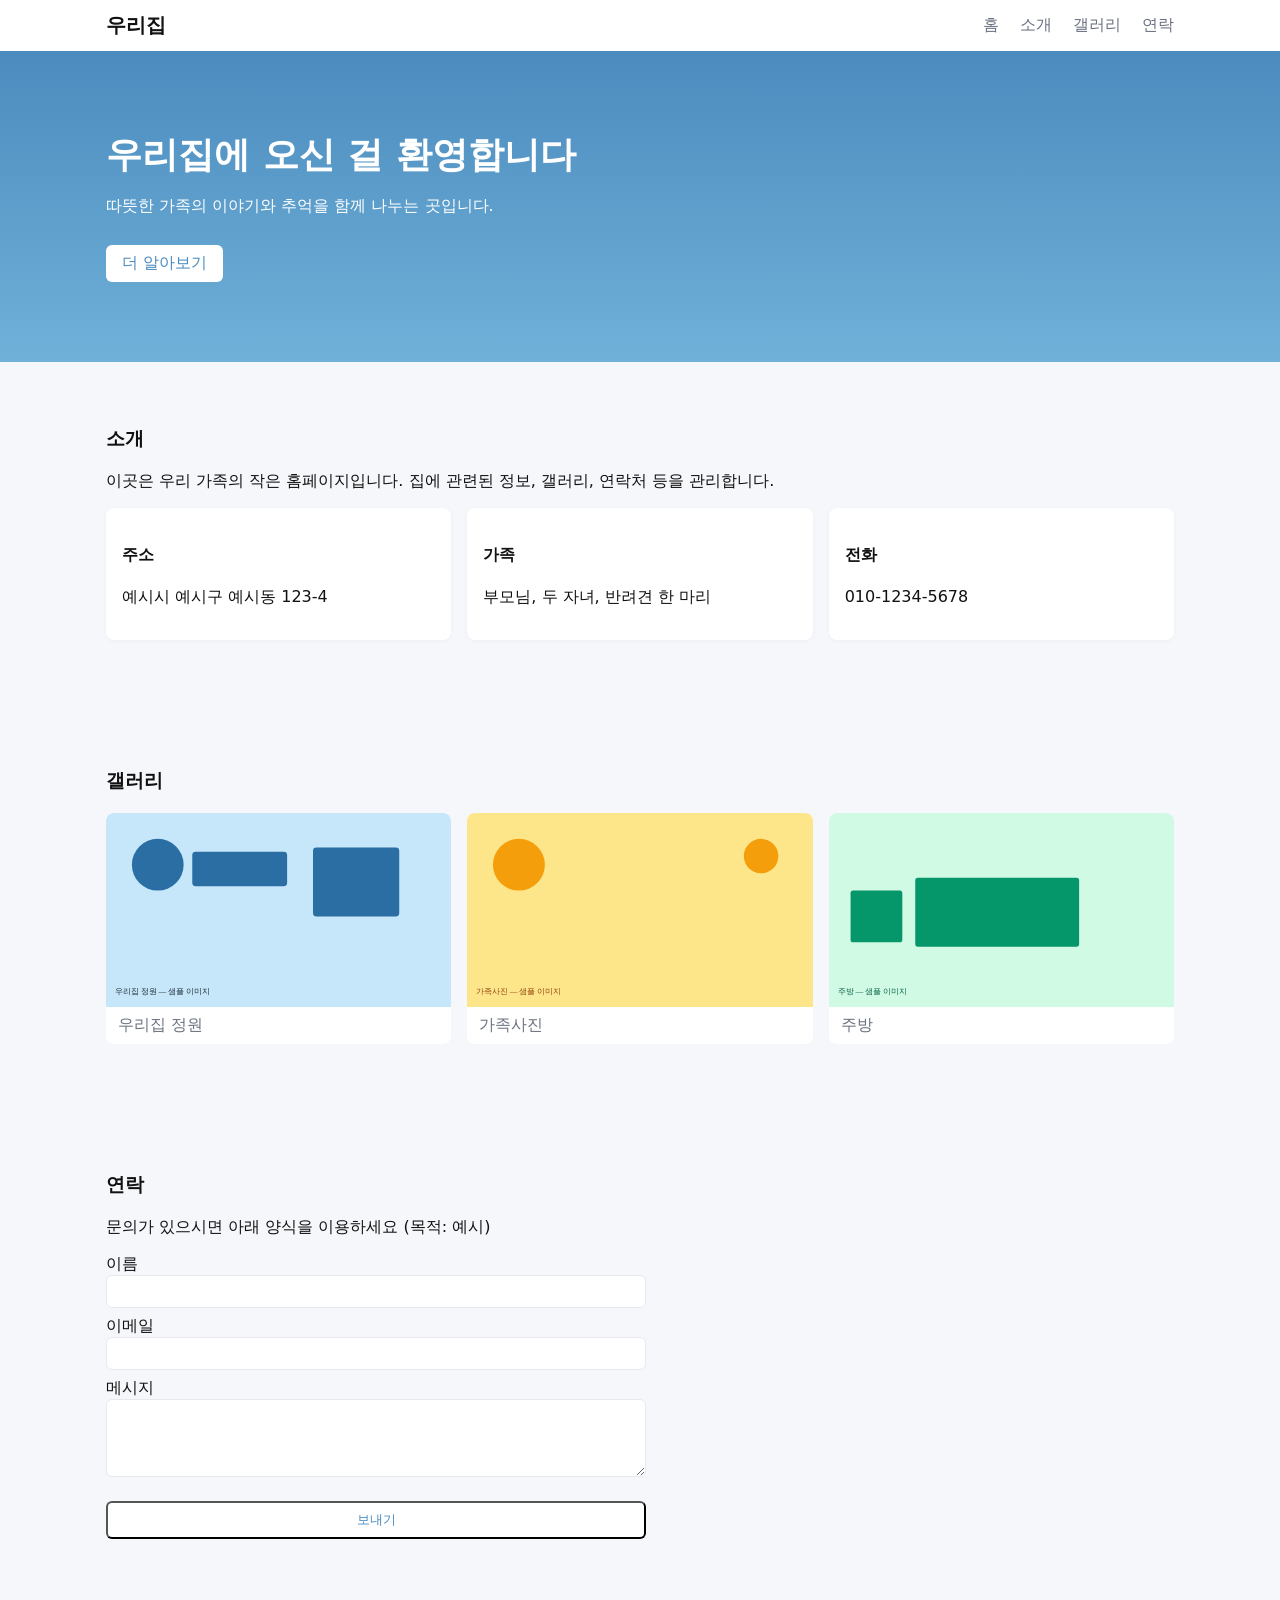
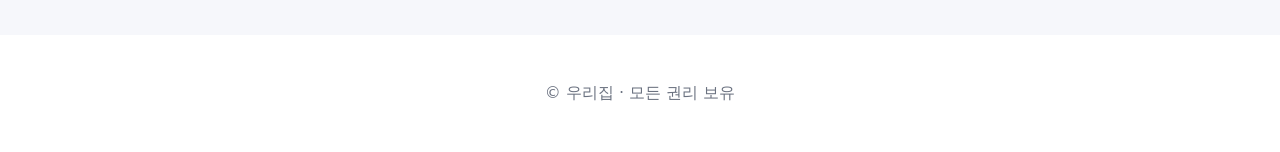
==== index.html @ 8ad988d3 "우리집 기본 화면 만들기" ====
<!doctype html>
<html lang="ko">
  <head>
    <meta charset="utf-8" />
    <meta name="viewport" content="width=device-width, initial-scale=1" />
    <title>우리집 홈페이지</title>
    <meta name="description" content="우리 가족의 작은 홈페이지 — 소개, 사진 갤러리, 연락처" />
    <link rel="stylesheet" href="styles/styles.css" />
    <link rel="icon" href="assets/favicon.svg" />
  </head>
  <body>
    <header class="site-header">
      <div class="container header-inner">
        <h1 class="logo">우리집</h1>
        <nav class="nav" id="main-nav">
          <a href="#home">홈</a>
          <a href="#about">소개</a>
          <a href="#gallery">갤러리</a>
          <a href="#contact">연락</a>
        </nav>
        <button id="nav-toggle" class="nav-toggle" aria-expanded="false">☰</button>
      </div>
    </header>

    <main>
      <section id="home" class="hero">
        <div class="container hero-inner">
          <h2>우리집에 오신 걸 환영합니다</h2>
          <p>따뜻한 가족의 이야기와 추억을 함께 나누는 곳입니다.</p>
          <a class="btn" href="#about">더 알아보기</a>
        </div>
      </section>

      <section id="about" class="section">
        <div class="container">
          <h3>소개</h3>
          <p>이곳은 우리 가족의 작은 홈페이지입니다. 집에 관련된 정보, 갤러리, 연락처 등을 관리합니다.</p>
          <div class="info-grid">
            <div class="card">
              <h4>주소</h4>
              <p>예시시 예시구 예시동 123-4</p>
            </div>
            <div class="card">
              <h4>가족</h4>
              <p>부모님, 두 자녀, 반려견 한 마리</p>
            </div>
            <div class="card">
              <h4>전화</h4>
              <p>010-1234-5678</p>
            </div>
          </div>
        </div>
      </section>

      <section id="gallery" class="section">
        <div class="container">
          <h3>갤러리</h3>
          <div class="gallery-grid">
            <figure>
              <img src="assets/sample1.svg" alt="샘플 이미지 1" />
              <figcaption>우리집 정원</figcaption>
            </figure>
            <figure>
              <img src="assets/sample2.svg" alt="샘플 이미지 2" />
              <figcaption>가족사진</figcaption>
            </figure>
            <figure>
              <img src="assets/sample3.svg" alt="샘플 이미지 3" />
              <figcaption>주방</figcaption>
            </figure>
          </div>
        </div>
      </section>

      <section id="contact" class="section">
        <div class="container">
          <h3>연락</h3>
          <p>문의가 있으시면 아래 양식을 이용하세요 (목적: 예시)</p>
          <form id="contact-form" class="contact-form">
            <label>
              이름
              <input type="text" name="name" required />
            </label>
            <label>
              이메일
              <input type="email" name="email" required />
            </label>
            <label>
              메시지
              <textarea name="message" rows="4" required></textarea>
            </label>
            <button type="submit" class="btn">보내기</button>
          </form>
        </div>
      </section>
    </main>

    <footer class="site-footer">
      <div class="container">
        <p>© 우리집 · 모든 권리 보유</p>
      </div>
    </footer>

    <script src="scripts/script.js"></script>
  </body>
  </html>
---- styles/styles.css ----
:root{
  --bg:#f6f7fb;
  --accent:#4b8bbe;
  --muted:#6b7280;
  --max-width:1100px;
}
*{box-sizing:border-box}
html,body{height:100%}
body{font-family:Inter, system-ui, -apple-system, "Segoe UI", Roboto, "Helvetica Neue", Arial; margin:0;background:var(--bg);color:#111}
.container{max-width:var(--max-width);margin:0 auto;padding:1rem}

.site-header{background:#fff;box-shadow:0 1px 6px rgba(16,24,40,0.06)}
.header-inner{display:flex;align-items:center;justify-content:space-between;padding:0.75rem 1rem}
.logo{font-size:1.25rem; margin:0}
.nav{display:none}
.nav a{margin-left:1rem;color:var(--muted);text-decoration:none}
.nav-toggle{border:0;background:none;font-size:1.25rem}

.hero{padding:4rem 0;background:linear-gradient(180deg,var(--accent) 0%, #6fb1d9 100%);color:white}
.hero h2{font-size:1.75rem;margin:0 0 0.5rem}
.btn{display:inline-block;background:#fff;color:var(--accent);padding:0.5rem 1rem;border-radius:6px;text-decoration:none;margin-top:0.75rem}

.section{padding:3rem 0}
.section h3{margin-top:0}
.info-grid{display:grid;grid-template-columns:repeat(1,1fr);gap:1rem;margin-top:1rem}
.card{background:#fff;padding:1rem;border-radius:8px;box-shadow:0 1px 4px rgba(16,24,40,0.04)}

.gallery-grid{display:grid;grid-template-columns:repeat(1,1fr);gap:1rem}
.gallery-grid figure{margin:0;background:#fff;border-radius:8px;overflow:hidden}
.gallery-grid img{display:block;width:100%;height:auto}
.gallery-grid figcaption{padding:0.5rem 0.75rem;color:var(--muted)}

.contact-form{display:grid;gap:0.5rem;max-width:540px}
.contact-form label{display:block}
.contact-form input,.contact-form textarea{width:100%;padding:0.5rem;border:1px solid #e6e9ef;border-radius:6px}

.site-footer{padding:1rem 0;background:#fff;margin-top:2rem;text-align:center;color:var(--muted)}

/* Responsive */
@media(min-width:700px){
  .nav{display:block}
  .nav-toggle{display:none}
  .hero h2{font-size:2.25rem}
  .info-grid{grid-template-columns:repeat(3,1fr)}
  .gallery-grid{grid-template-columns:repeat(3,1fr)}
}
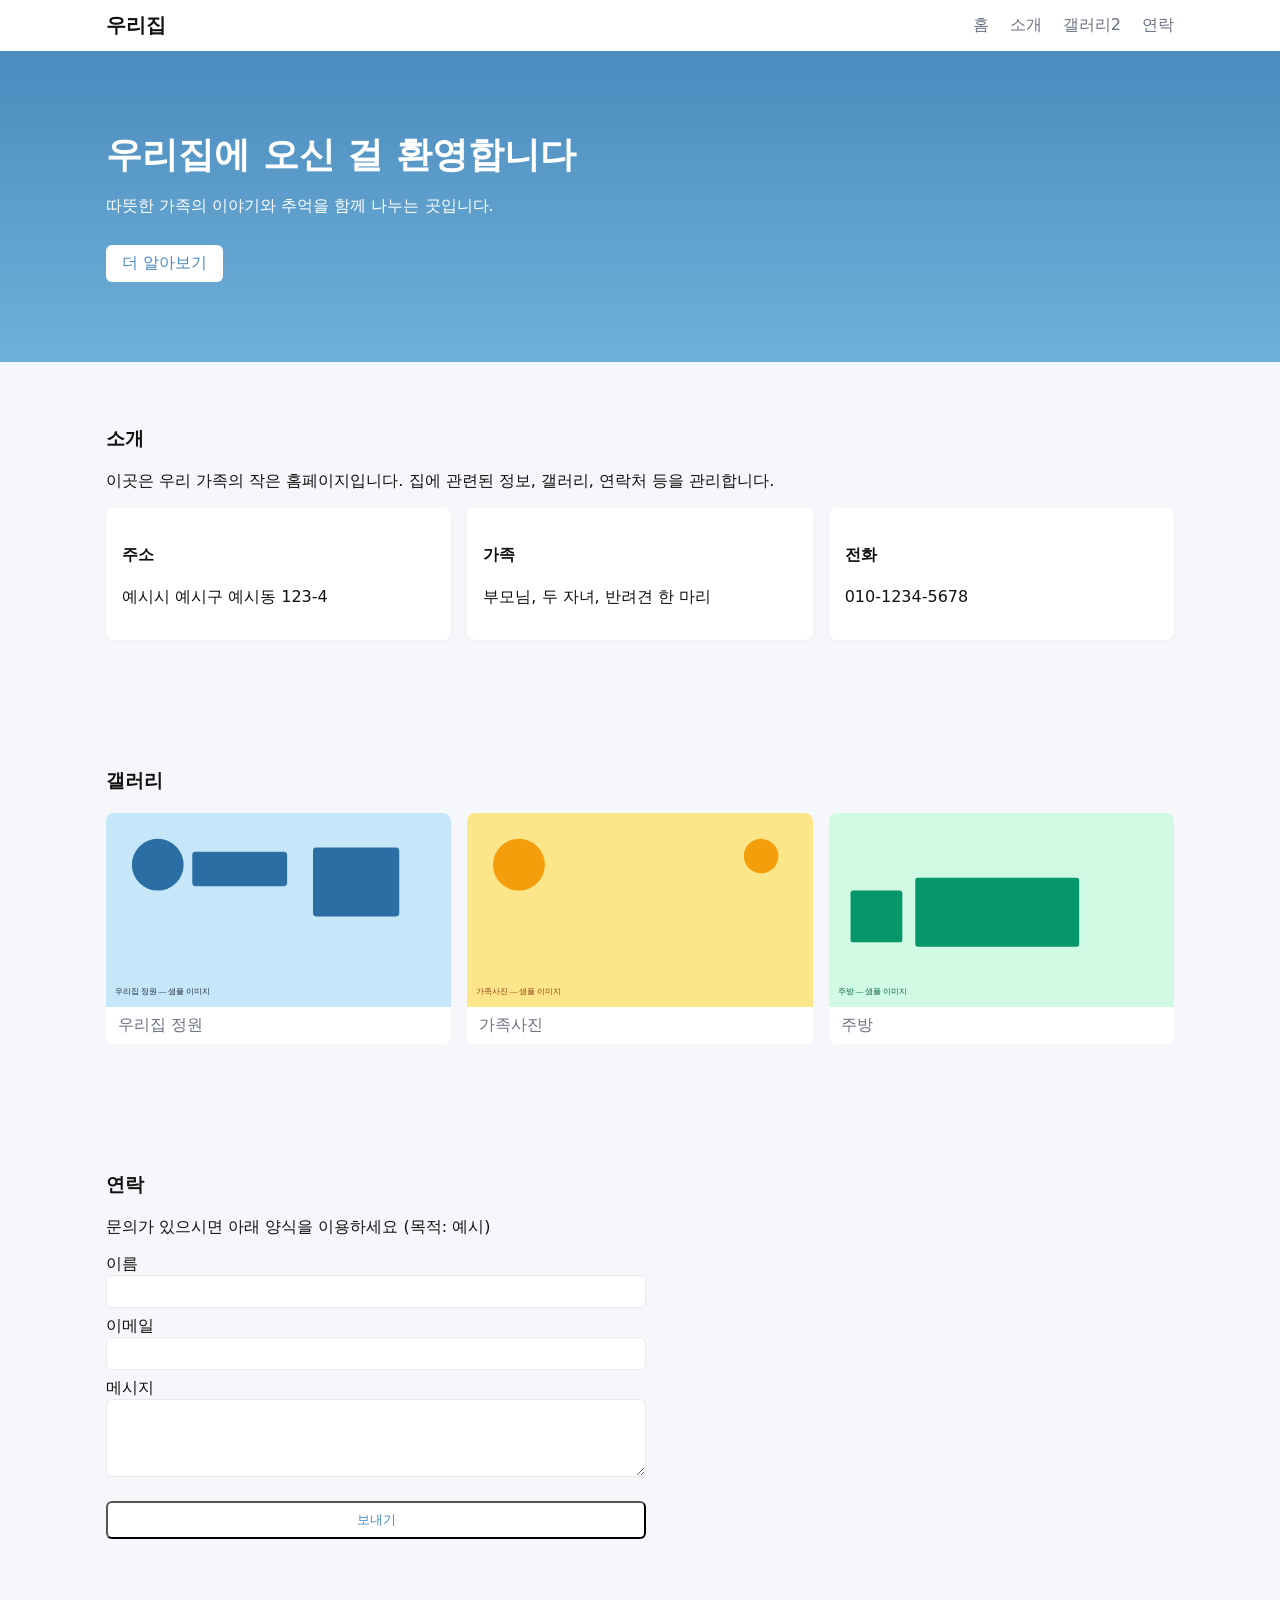
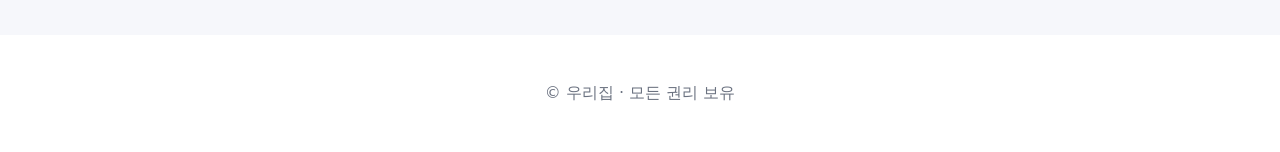
==== commit 621e6848: "변경했음" ====
--- a/index.html
+++ b/index.html
@@ -15,7 +15,7 @@
         <nav class="nav" id="main-nav">
           <a href="#home">홈</a>
           <a href="#about">소개</a>
-          <a href="#gallery">갤러리</a>
+          <a href="#gallery">갤러리2</a>
           <a href="#contact">연락</a>
         </nav>
         <button id="nav-toggle" class="nav-toggle" aria-expanded="false">☰</button>
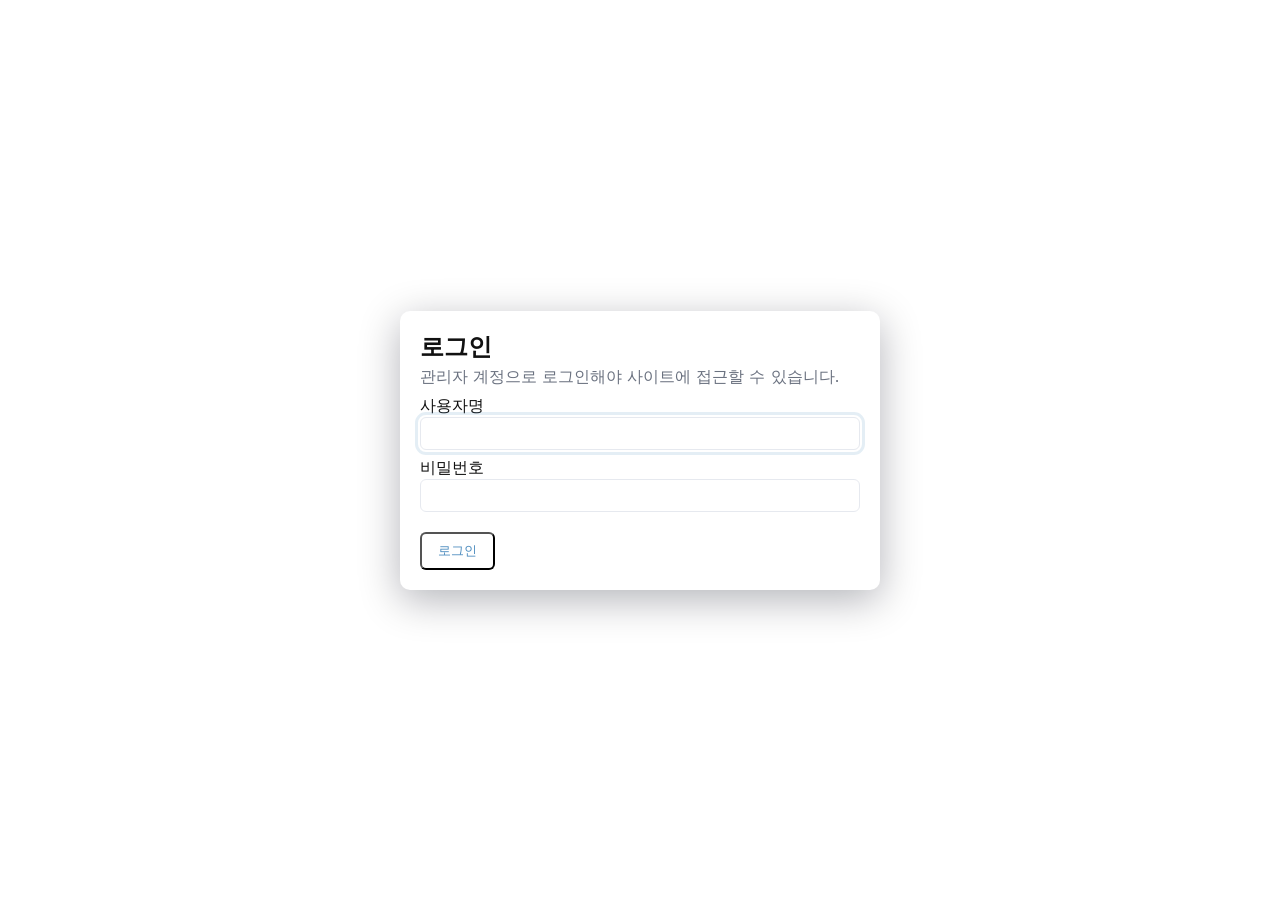
==== commit 37ea9e67: "변경 모두" ====
--- a/index.html
+++ b/index.html
@@ -5,20 +5,26 @@
     <meta name="viewport" content="width=device-width, initial-scale=1" />
     <title>우리집 홈페이지</title>
     <meta name="description" content="우리 가족의 작은 홈페이지 — 소개, 사진 갤러리, 연락처" />
+    <link rel="stylesheet" href="https://unpkg.com/leaflet/dist/leaflet.css" />
     <link rel="stylesheet" href="styles/styles.css" />
     <link rel="icon" href="assets/favicon.svg" />
   </head>
-  <body>
+  <body class="site-locked">
     <header class="site-header">
       <div class="container header-inner">
         <h1 class="logo">우리집</h1>
         <nav class="nav" id="main-nav">
           <a href="#home">홈</a>
           <a href="#about">소개</a>
-          <a href="#gallery">갤러리2</a>
-          <a href="#contact">연락</a>
+          <a href="#gallery">갤러리</a>
+          <a href="vendor-login.html">게임</a>
+          <!-- <a href="#contact">연락</a> -->
         </nav>
         <button id="nav-toggle" class="nav-toggle" aria-expanded="false">☰</button>
+        <button id="logout-btn" class="btn logout-btn-fixed" aria-hidden="true" title="로그아웃">
+          <span class="logout-icon" aria-hidden="true">⎋</span>
+          <span class="logout-label">로그아웃</span>
+        </button>
       </div>
     </header>
 
@@ -34,19 +40,24 @@
       <section id="about" class="section">
         <div class="container">
           <h3>소개</h3>
-          <p>이곳은 우리 가족의 작은 홈페이지입니다. 집에 관련된 정보, 갤러리, 연락처 등을 관리합니다.</p>
+          <p>이곳은 우리 가족의 작은 홈페이지입니다. 집에 관련된 정보, 갤러리, 등을 관리합니다.</p>
           <div class="info-grid">
             <div class="card">
               <h4>주소</h4>
-              <p>예시시 예시구 예시동 123-4</p>
+              <p id="address-text">병점2로 405동 1004호</p>
+              <!-- <button id="show-location-btn" class="btn">내 위치 보기</button> -->
             </div>
             <div class="card">
               <h4>가족</h4>
-              <p>부모님, 두 자녀, 반려견 한 마리</p>
+              <p>부모님 2분, 한 자녀</p>
+                <div style="margin-top:0.75rem;display:flex;gap:0.5rem;align-items:center">
+                <a class="btn auth-only" href="house-info.html">집 정보</a>
+                <!-- <a class="btn auth-only" href="health-room.html">보건실</a> -->
+              </div>
             </div>
-            <div class="card">
-              <h4>전화</h4>
-              <p>010-1234-5678</p>
+            <!-- <div class="card"> -->
+              <!-- <h4>전화</h4> -->
+              <!-- <p>010-1234-5678</p> -->
             </div>
           </div>
         </div>
@@ -57,15 +68,15 @@
           <h3>갤러리</h3>
           <div class="gallery-grid">
             <figure>
-              <img src="assets/sample1.svg" alt="샘플 이미지 1" />
+              <img src="assets/sample1.svg" alt= />
               <figcaption>우리집 정원</figcaption>
             </figure>
-            <figure>
+            <figure id="family-photo" data-private="true">
               <img src="assets/sample2.svg" alt="샘플 이미지 2" />
               <figcaption>가족사진</figcaption>
             </figure>
-            <figure>
-              <img src="assets/sample3.svg" alt="샘플 이미지 3" />
+            <figure id="kitchen-photo">
+              <img src="assets/kitchen_pan.svg" alt="주방 - 가스레인지에 후라이팬" />
               <figcaption>주방</figcaption>
             </figure>
           </div>
@@ -74,33 +85,83 @@
 
       <section id="contact" class="section">
         <div class="container">
-          <h3>연락</h3>
-          <p>문의가 있으시면 아래 양식을 이용하세요 (목적: 예시)</p>
-          <form id="contact-form" class="contact-form">
-            <label>
-              이름
-              <input type="text" name="name" required />
-            </label>
-            <label>
-              이메일
-              <input type="email" name="email" required />
-            </label>
-            <label>
-              메시지
-              <textarea name="message" rows="4" required></textarea>
-            </label>
-            <button type="submit" class="btn">보내기</button>
-          </form>
+          <!-- <h3>연락</h3> -->
+          <!-- <p>문의가 있으시면 아래 양식을 이용하세요 (목적: 예시)</p> -->
+          <!-- <form id="contact-form" class="contact-form"> -->
+            <!-- <label> -->
+              <!-- 이름 -->
+              <!-- <input type="text" name="name" required /> -->
+            <!-- </label> -->
+            <!-- <label> -->
+              <!-- 이메일 -->
+              <!-- <input type="email" name="email" required /> -->
+            <!-- </label> -->
+            <!-- <label> -->
+              <!-- 메시지 -->
+              <!-- <textarea name="message" rows="4" required></textarea> -->
+            <!-- </label> -->
+            <!-- <button type="submit" class="btn">보내기</button> -->
+          <!-- </form> -->
         </div>
       </section>
     </main>
 
-    <footer class="site-footer">
+    <!-- <footer class="site-footer">
       <div class="container">
         <p>© 우리집 · 모든 권리 보유</p>
       </div>
-    </footer>
+    </footer> -->
 
+    <script src="https://unpkg.com/leaflet/dist/leaflet.js"></script>
     <script src="scripts/script.js"></script>
+    
+    <!-- Map modal -->
+    <div id="map-modal" class="map-modal" aria-hidden="true">
+      <div class="map-modal-inner">
+        <button id="map-close" class="map-close" aria-label="닫기">✕</button>
+        <div id="map" style="height:400px;"></div>
+        <div id="map-message" class="map-message" aria-live="polite"></div>
+      </div>
+    </div>
+
+    <!-- Image modal -->
+    <div id="image-modal" class="image-modal" aria-hidden="true">
+      <div class="image-modal-inner">
+        <button id="image-close" class="image-close" aria-label="이미지 닫기">✕</button>
+        <img id="image-modal-img" src="" alt="" />
+        <div id="image-modal-caption" class="image-caption"></div>
+      </div>
+    </div>
+
+    <!-- Login modal -->
+    <div id="auth-modal" class="auth-modal" aria-hidden="false">
+      <div class="auth-inner">
+        <h2>로그인</h2>
+        <p>관리자 계정으로 로그인해야 사이트에 접근할 수 있습니다.</p>
+        <form id="login-form">
+          <label>
+            사용자명
+            <input type="text" id="login-user" name="username" autocomplete="username" required />
+          </label>
+          <label>
+            비밀번호
+            <input type="password" id="login-pass" name="password" autocomplete="current-password" required />
+          </label>
+          <div style="display:flex;gap:0.5rem;align-items:center;margin-top:0.5rem">
+            <button type="submit" class="btn">로그인</button>
+            <!-- <label style="font-size:0.9rem;color:var(--muted)"><input type="checkbox" id="remember-me" /> 션 유지세</label> -->
+          </div>
+          <div id="login-error" style="color:#b91c1c;margin-top:0.5rem;display:none"></div>
+        </form>
+        <!-- <p style="font-size:0.85rem;color:var(--muted);margin-top:0.75rem">관리자: jasper, 비밀번호: 279813</p> -->
+      </div>
+    </div>
+    <noscript>
+      <div style="position:fixed;inset:0;display:flex;align-items:center;justify-content:center;background:rgba(0,0,0,0.6);z-index:2000">
+        <div style="background:white;padding:1rem;border-radius:8px;max-width:90%;text-align:center">
+          이 사이트는 JavaScript를 필요로 합니다. 브라우저에서 JavaScript를 활성화하고 새로고침 해주세요.
+        </div>
+      </div>
+    </noscript>
   </body>
   </html>
--- a/styles/styles.css
+++ b/styles/styles.css
@@ -19,6 +19,14 @@
 .hero{padding:4rem 0;background:linear-gradient(180deg,var(--accent) 0%, #6fb1d9 100%);color:white}
 .hero h2{font-size:1.75rem;margin:0 0 0.5rem}
 .btn{display:inline-block;background:#fff;color:var(--accent);padding:0.5rem 1rem;border-radius:6px;text-decoration:none;margin-top:0.75rem}
+.logout-btn-fixed{position:fixed;top:12px;right:12px;z-index:4000;box-shadow:0 6px 18px rgba(2,6,23,0.12);display:inline-flex;align-items:center;gap:0.5rem;opacity:0;transform:translateY(-6px) scale(0.98);pointer-events:none;transition:opacity 260ms ease, transform 260ms ease}
+.logout-btn-fixed.visible{opacity:1;transform:translateY(0) scale(1);pointer-events:auto}
+.logout-icon{display:inline-block;font-size:1.05rem;line-height:1}
+.logout-label{display:inline-block}
+
+/* Auth-only elements: hide by default, show when .visible is present */
+.auth-only{display:none;opacity:0;transition:opacity 200ms ease}
+.auth-only.visible{display:inline-block;opacity:1}
 
 .section{padding:3rem 0}
 .section h3{margin-top:0}
@@ -27,6 +35,9 @@
 
 .gallery-grid{display:grid;grid-template-columns:repeat(1,1fr);gap:1rem}
 .gallery-grid figure{margin:0;background:#fff;border-radius:8px;overflow:hidden}
+.gallery-grid figure{position:relative;cursor:zoom-in}
+.gallery-grid figure[data-private="true"]{cursor:pointer}
+.gallery-grid figure[data-private="true"]::after{content:"🔒";position:absolute;right:10px;top:10px;background:rgba(255,255,255,0.9);font-size:14px;padding:4px;border-radius:6px}
 .gallery-grid img{display:block;width:100%;height:auto}
 .gallery-grid figcaption{padding:0.5rem 0.75rem;color:var(--muted)}
 
@@ -44,3 +55,130 @@
   .info-grid{grid-template-columns:repeat(3,1fr)}
   .gallery-grid{grid-template-columns:repeat(3,1fr)}
 }
+
+/* Small screens: make the fixed logout button slightly smaller */
+@media(max-width:700px){
+  /* position bottom-right on small screens */
+  .logout-btn-fixed{top:auto;bottom:14px;right:14px;padding:0.5rem 0.6rem;font-size:0.95rem}
+  .logout-btn-fixed{border-radius:999px}
+  /* icon only on small screens */
+  .logout-label{display:none}
+  .logout-icon{font-size:1.05rem}
+}
+
+/* Add subtle scale animation on show/hide */
+.logout-btn-fixed.visible.showing{animation:logout-in 300ms cubic-bezier(.2,.8,.2,1)}
+.logout-btn-fixed.removing{animation:logout-out 260ms cubic-bezier(.4,0,.2,1) forwards}
+@keyframes logout-in{from{opacity:0;transform:translateY(-10px) scale(0.96)}to{opacity:1;transform:translateY(0) scale(1)}}
+@keyframes logout-out{from{opacity:1;transform:translateY(0) scale(1)}to{opacity:0;transform:translateY(-8px) scale(0.96)}}
+
+/* Hover / focus */
+.logout-btn-fixed:focus,.logout-btn-fixed:hover{transform:translateY(-2px) scale(1.01);box-shadow:0 12px 24px rgba(2,6,23,0.14)}
+.logout-btn-fixed:active{transform:translateY(0) scale(0.99)}
+
+/* Map modal */
+.map-modal{position:fixed;inset:0;background:rgba(0,0,0,0.45);display:none;align-items:center;justify-content:center;z-index:999}
+.map-modal[aria-hidden="false"]{display:flex}
+.map-modal-inner{width:min(920px,95%);background:#fff;border-radius:10px;overflow:hidden;position:relative;box-shadow:0 10px 30px rgba(2,6,23,0.2)}
+.map-close{position:absolute;right:8px;top:8px;border:0;background:transparent;font-size:22px;padding:8px;cursor:pointer}
+.map-message{padding:0.75rem 1rem;color:var(--muted)}
+/* Hide content and dim background when auth modal is open */
+.site-content-locked{filter:none;pointer-events:none;user-select:none}
+.site-content-locked{filter:none;pointer-events:none;user-select:none}
+/* Hide all page content completely when auth modal is open */
+body.site-locked > *:not(.auth-modal){display:none !important}
+/* Auth modal */
+.auth-modal{position:fixed;inset:0;background:#ffffff;display:none;align-items:center;justify-content:center;z-index:99999}
+.auth-modal[aria-hidden="false"]{display:flex}
+.auth-modal, .auth-modal *{pointer-events:auto}
+.auth-inner{width:min(480px,94%);background:#fff;border-radius:10px;padding:1.25rem;box-shadow:0 10px 40px rgba(2,6,23,0.3)}
+.auth-inner h2{margin:0 0 0.25rem}
+.auth-inner p{margin:0 0 0.5rem;color:var(--muted)}
+.auth-inner label{display:block;margin-top:0.5rem}
+.auth-inner input{width:100%;padding:0.5rem;border-radius:6px;border:1px solid #e6e9ef}
+.auth-inner input:focus{outline:3px solid rgba(75,139,190,0.15);outline-offset:2px}
+.auth-inner form{margin-top:0.25rem}
+.auth-modal .btn{flex-shrink:0}
+
+/* (removed legacy blur rules) */
+
+/* Image modal */
+.image-modal{position:fixed;inset:0;background:rgba(0,0,0,0.6);display:none;align-items:center;justify-content:center;z-index:1002}
+.image-modal[aria-hidden="false"]{display:flex}
+.image-modal-inner{width:min(920px,95%);background:#fff;border-radius:10px;padding:0;overflow:hidden;position:relative;box-shadow:0 10px 40px rgba(2,6,23,0.3)}
+.image-modal img{display:block;max-width:100%;height:auto;width:100%;}
+.image-caption{padding:0.5rem 0.75rem;color:var(--muted);background:#fff}
+.image-close{position:absolute;right:8px;top:8px;border:0;background:transparent;font-size:22px;padding:8px;cursor:pointer}
+
+/* Prevent background scrolling while a modal is visible */
+body.modal-open{overflow:hidden}
+
+/* Mobile: avoid keyboard-induced vertical centering shifts */
+@media (max-width:700px){
+  .auth-modal{align-items:flex-start;padding-top:8vh}
+  .auth-inner{margin:0 8px;}
+}
+
+/* Health room styles */
+.health-area{display:flex;gap:1rem;align-items:flex-start}
+.image-wrapper{position:relative;border-radius:8px;overflow:hidden;background:#fff;box-shadow:0 2px 8px rgba(2,6,23,0.06);max-width:70%;min-height:360px}
+.image-wrapper img{display:block;width:100%;height:auto;max-height:70vh;object-fit:contain;transform-origin:center center}
+.image-wrapper img.fit-cover{object-fit:cover}
+#draw-canvas{position:absolute;inset:0;width:100%;height:100%;touch-action:none;transform-origin:center center}
+.boxes{position:absolute;inset:0;pointer-events:none;transform-origin:center center}
+.cell{position:absolute;border:2px dashed rgba(0,0,0,0.16);background:rgba(255,255,255,0.8);min-width:80px;min-height:60px;padding:6px;pointer-events:auto;display:flex;align-items:center;justify-content:center;cursor:pointer}
+.cell{transition:transform 120ms ease}
+.cell.selected{box-shadow:0 6px 18px rgba(0,0,0,0.16);z-index:50}
+.cell .handle{position:absolute;right:6px;bottom:6px;width:12px;height:12px;border-radius:2px;background:#111;opacity:0.9;cursor:nwse-resize}
+.cell .delete-btn{position:absolute;left:-26px;top:6px;border:0;background:#ef4444;color:white;padding:6px;border-radius:4px;box-shadow:0 2px 8px rgba(2,6,23,0.06);cursor:pointer}
+.cell .arrow-btn{position:absolute;right:-48px;top:6px;border:0;background:#fff;padding:6px;border-radius:4px;box-shadow:0 2px 8px rgba(2,6,23,0.06);cursor:pointer}
+.cell.filled{background:#111;color:#fff;border-style:solid}
+.cell .cell-text{width:100%;height:100%;display:block;text-align:center}
+.cell .cell-text[contenteditable="true"]:focus{outline:2px solid rgba(75,139,190,0.2)}
+.cell .arrow-btn{position:absolute;right:-26px;top:6px;border:0;background:#fff;padding:6px;border-radius:4px;box-shadow:0 2px 8px rgba(2,6,23,0.06);cursor:pointer}
+.saved-snippets{width:28%;min-width:240px;background:#fff;padding:0.8rem;border-radius:8px;box-shadow:0 2px 8px rgba(2,6,23,0.06);}
+.saved-snippets h4{margin:0 0 0.5rem;padding:0}
+.saved-snippets ul{list-style:none;padding:0;margin:0;display:flex;flex-direction:column;gap:0.35rem}
+.saved-snippets li{background:#f6f7fb;padding:0.6rem;border-radius:6px;cursor:pointer}
+.saved-snippets #record-list{max-height:320px;overflow:auto;padding:0;margin:0;}
+
+/* Class table (학급 보건 기록) */
+.class-table-wrapper{background:#fff;padding:0.75rem;border-radius:8px;box-shadow:0 2px 8px rgba(2,6,23,0.06);}
+.class-table-wrapper table{width:100%;border-collapse:collapse;font-size:0.95rem}
+.class-table-wrapper th, .class-table-wrapper td{border:1px solid #e6e9ef;padding:8px;vertical-align:middle}
+.class-table-wrapper input{width:100%;padding:6px;border:1px solid #e6e9ef;border-radius:4px}
+.class-table-wrapper .btn.primary{background:#0f5f7a;color:white;border-radius:4px;padding:0.6rem 0.9rem}
+.class-table-wrapper tbody tr td:last-child{display:flex;justify-content:center}
+.class-table-wrapper .del-row{background:#ef4444;color:white;border:0;padding:6px 8px;border-radius:4px;cursor:pointer}
+
+/* make the save/add pair sit like image in attachment */
+.class-table-wrapper .class-table-actions{min-height:44px}
+.class-table-wrapper .class-table-actions .btn{min-width:84px}
+
+@media (max-width:900px){
+  .health-area{flex-direction:column}
+  .image-wrapper{max-width:100%}
+  .saved-snippets{width:100%}
+}
+
+/* Snippet button & dropdown */
+.snippet-button{background:#8b5cf6;color:white;border-radius:8px;border:0;padding:0.45rem 0.6rem;font-weight:600;cursor:pointer}
+.snippet-button:focus,.snippet-button:hover{opacity:0.95}
+.snippet-dropdown{position:absolute;background:white;box-shadow:0 6px 18px rgba(2,6,23,0.12);border-radius:8px;padding:0.5rem;z-index:5000;display:none}
+.snippet-dropdown.open{display:block}
+
+/* Clinic style (more formal/neutral) */
+.clinic .site-header{background:#f8fafc}
+.clinic .btn{background:#e6eefb;color:#0f172a}
+.clinic .container{max-width:1200px}
+.patient-header input{width:160px}
+
+/* Logout screen */
+.logout-screen{display:flex;align-items:center;justify-content:center;height:100vh;background:linear-gradient(180deg,#f6f7fb,#e9f2ff)}
+.logout-inner{display:flex;flex-direction:column;align-items:center;gap:0.75rem}
+.logout-spinner{width:56px;height:56px;border-radius:50%;border:6px solid rgba(0,0,0,0.08);border-top-color:var(--accent);animation:spin 1s linear infinite}
+.logout-text{font-size:1rem;color:#111;font-weight:600}
+@keyframes spin{from{transform:rotate(0)}to{transform:rotate(360deg)}}
+
+
+
